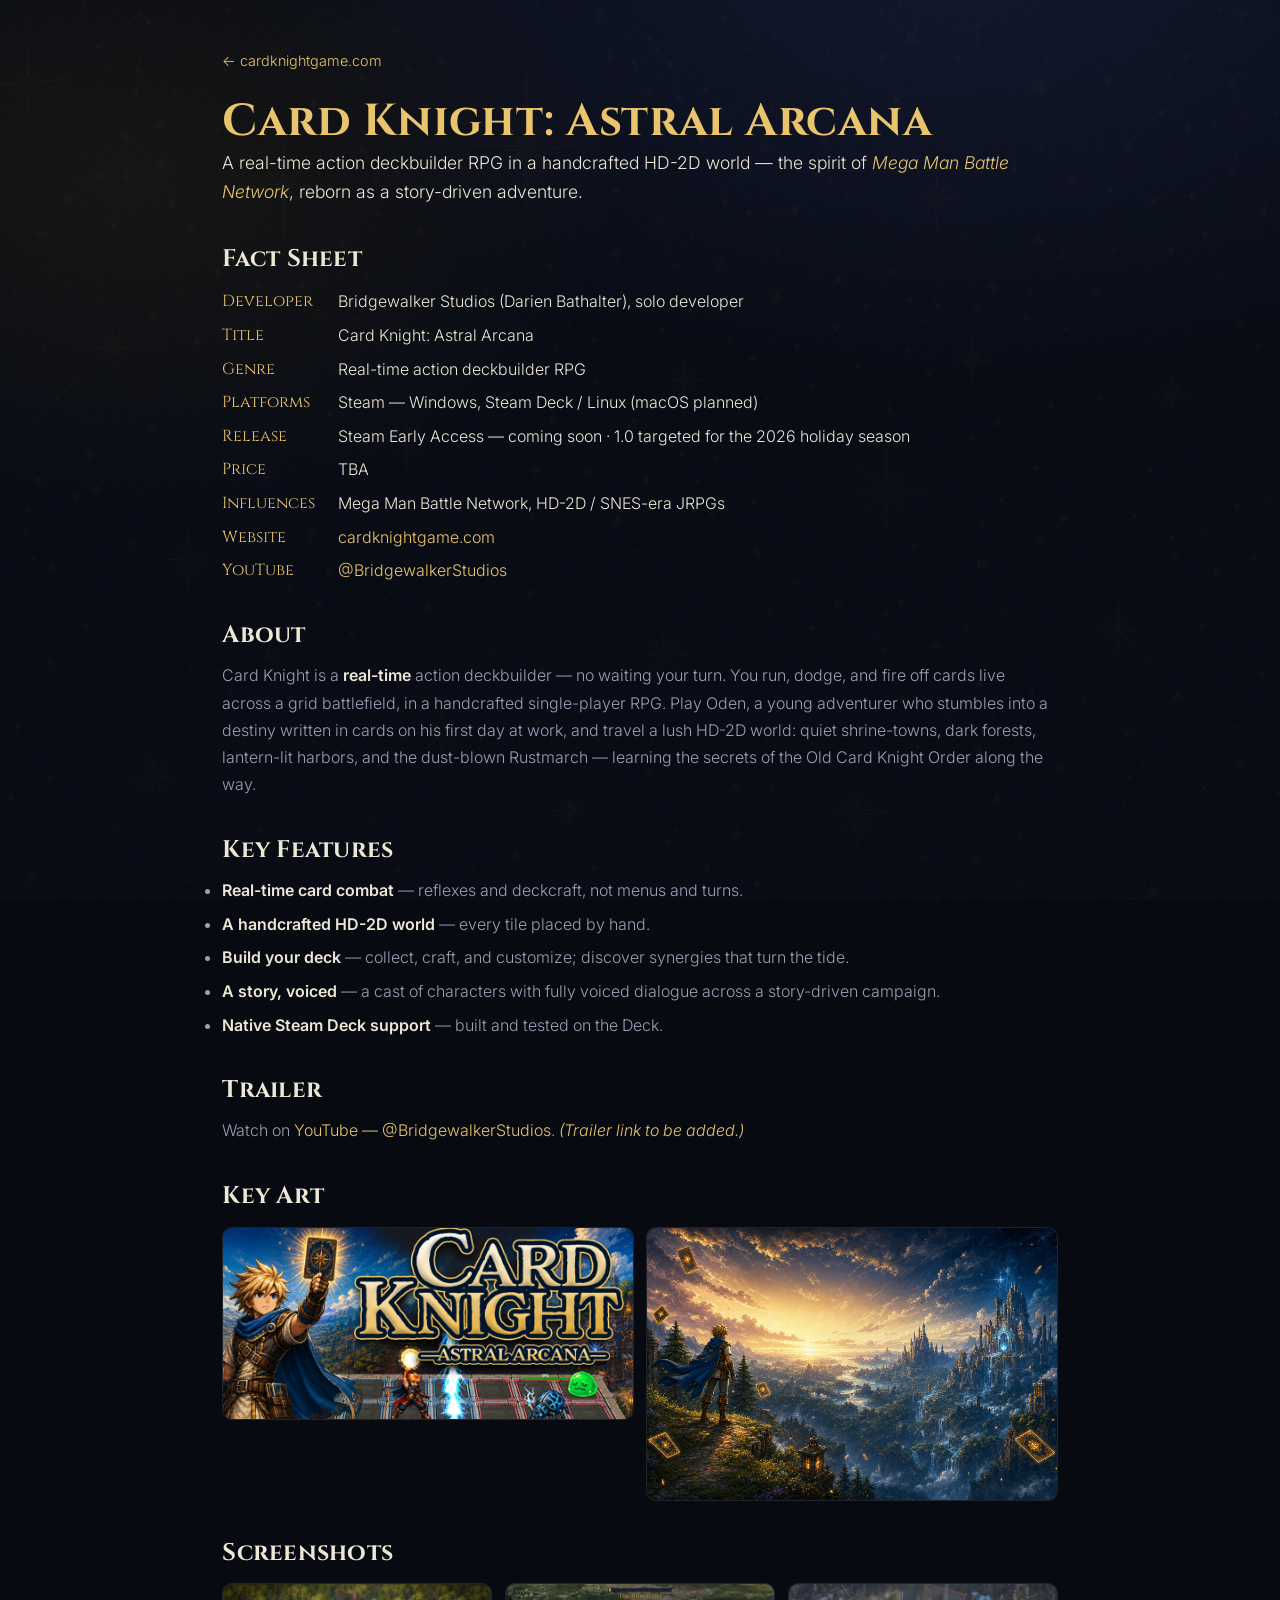
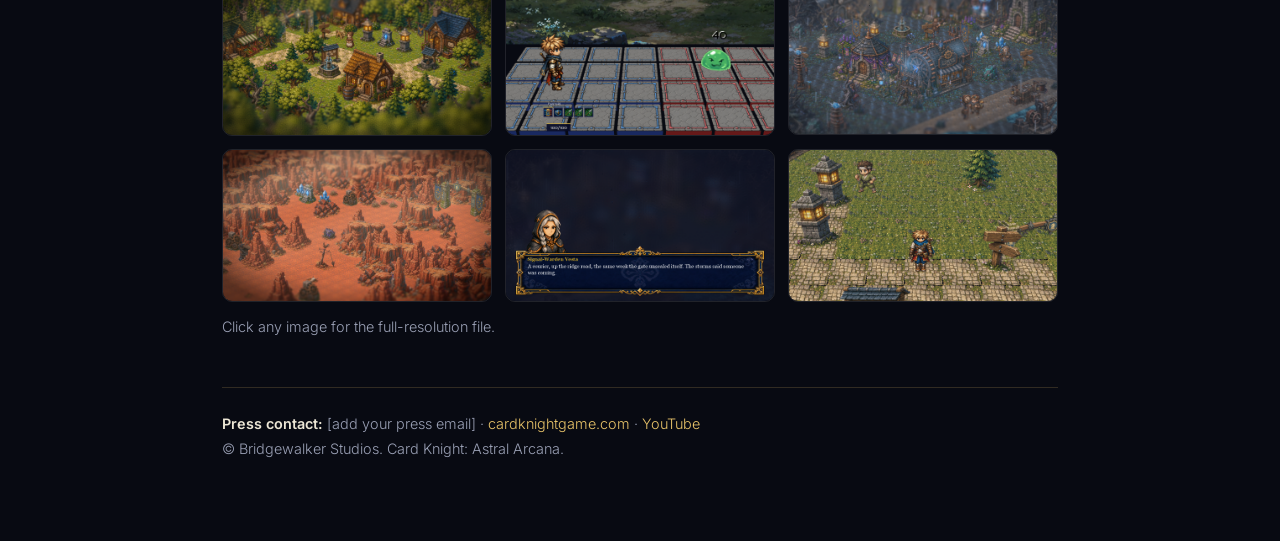
==== presskit.html @ aa58d267 "Add press kit page (/presskit) + footer link" ====
<!DOCTYPE html>
<html lang="en">
<head>
<meta charset="UTF-8" />
<meta name="viewport" content="width=device-width, initial-scale=1.0" />
<title>Card Knight — Press Kit</title>
<meta name="description" content="Press kit for Card Knight: Astral Arcana — a real-time action deckbuilder RPG. Fact sheet, key art, screenshots, trailer, and contact." />
<meta property="og:title" content="Card Knight — Press Kit" />
<meta property="og:image" content="https://cardknightgame.com/assets/img/keyart.png" />
<link rel="icon" type="image/png" href="assets/img/card_back.png" />
<link rel="preconnect" href="https://fonts.googleapis.com" />
<link rel="preconnect" href="https://fonts.gstatic.com" crossorigin />
<link href="https://fonts.googleapis.com/css2?family=Cinzel:wght@500;600;700&family=Inter:wght@300;400;500;600&display=swap" rel="stylesheet" />
<link rel="stylesheet" href="styles.css" />
<style>
  .pk{max-width:880px;margin:0 auto;padding:3rem 1.4rem 5rem}
  .pk-back{display:inline-block;color:var(--muted);font-size:.9rem;margin-bottom:1.5rem}
  .pk-back:hover{color:var(--gold)}
  .pk h1{font-family:var(--serif);font-size:clamp(2rem,5vw,2.8rem);color:var(--gold)}
  .pk h2{font-family:var(--serif);font-size:1.5rem;margin:2.4rem 0 .8rem;color:var(--ink)}
  .pk p,.pk li{color:var(--muted);line-height:1.7}
  .pk .lead{color:var(--ink);font-size:1.1rem}
  .pk a{color:var(--gold)}
  .factsheet{list-style:none;padding:0;margin:1rem 0;display:grid;grid-template-columns:max-content 1fr;gap:.5rem 1.4rem}
  .factsheet dt{font-family:var(--serif);color:var(--gold)}
  .factsheet dd{margin:0;color:var(--ink)}
  .pk-grid{display:grid;grid-template-columns:repeat(auto-fit,minmax(220px,1fr));gap:.8rem;margin-top:1rem}
  .pk-grid img{width:100%;border-radius:10px;border:1px solid var(--glass-brd);display:block}
  .feat-list li{margin:.4rem 0}
  .pk-foot{margin-top:3rem;border-top:1px solid var(--line);padding-top:1.5rem;font-size:.9rem}
</style>
</head>
<body>
<div class="pk">
  <a href="index.html" class="pk-back">&larr; cardknightgame.com</a>
  <h1>Card Knight: Astral Arcana</h1>
  <p class="lead">A real-time action deckbuilder RPG in a handcrafted HD-2D world — the spirit of <em>Mega Man Battle Network</em>, reborn as a story-driven adventure.</p>

  <h2>Fact Sheet</h2>
  <dl class="factsheet">
    <dt>Developer</dt><dd>Bridgewalker Studios (Darien Bathalter), solo developer</dd>
    <dt>Title</dt><dd>Card Knight: Astral Arcana</dd>
    <dt>Genre</dt><dd>Real-time action deckbuilder RPG</dd>
    <dt>Platforms</dt><dd>Steam — Windows, Steam Deck / Linux (macOS planned)</dd>
    <dt>Release</dt><dd>Steam Early Access — coming soon · 1.0 targeted for the 2026 holiday season</dd>
    <dt>Price</dt><dd>TBA</dd>
    <dt>Influences</dt><dd>Mega Man Battle Network, HD-2D / SNES-era JRPGs</dd>
    <dt>Website</dt><dd><a href="https://cardknightgame.com">cardknightgame.com</a></dd>
    <dt>YouTube</dt><dd><a href="https://www.youtube.com/@BridgewalkerStudios">@BridgewalkerStudios</a></dd>
  </dl>

  <h2>About</h2>
  <p>Card Knight is a <strong>real-time</strong> action deckbuilder — no waiting your turn. You run, dodge, and fire off cards live across a grid battlefield, in a handcrafted single-player RPG. Play Oden, a young adventurer who stumbles into a destiny written in cards on his first day at work, and travel a lush HD-2D world: quiet shrine-towns, dark forests, lantern-lit harbors, and the dust-blown Rustmarch — learning the secrets of the Old Card Knight Order along the way.</p>

  <h2>Key Features</h2>
  <ul class="feat-list">
    <li><strong>Real-time card combat</strong> — reflexes and deckcraft, not menus and turns.</li>
    <li><strong>A handcrafted HD-2D world</strong> — every tile placed by hand.</li>
    <li><strong>Build your deck</strong> — collect, craft, and customize; discover synergies that turn the tide.</li>
    <li><strong>A story, voiced</strong> — a cast of characters with fully voiced dialogue across a story-driven campaign.</li>
    <li><strong>Native Steam Deck support</strong> — built and tested on the Deck.</li>
  </ul>

  <h2>Trailer</h2>
  <p>Watch on <a href="https://www.youtube.com/@BridgewalkerStudios">YouTube &mdash; @BridgewalkerStudios</a>. <em>(Trailer link to be added.)</em></p>

  <h2>Key Art</h2>
  <div class="pk-grid">
    <a href="assets/img/keyart.png"><img src="assets/img/keyart.png" alt="Key art" /></a>
    <a href="assets/img/hero.png"><img src="assets/img/hero.png" alt="Hero key art" /></a>
  </div>

  <h2>Screenshots</h2>
  <div class="pk-grid">
    <a href="assets/shots/overworld.png"><img src="assets/shots/overworld.png" alt="Cardhollow" /></a>
    <a href="assets/shots/battle.png"><img src="assets/shots/battle.png" alt="Real-time card combat" /></a>
    <a href="assets/shots/stormcrest.png"><img src="assets/shots/stormcrest.png" alt="Stormcrest" /></a>
    <a href="assets/shots/harbor.png"><img src="assets/shots/harbor.png" alt="Rustmarch" /></a>
    <a href="assets/shots/dialogue.png"><img src="assets/shots/dialogue.png" alt="Voiced dialogue" /></a>
    <a href="assets/shots/veilgate.png"><img src="assets/shots/veilgate.png" alt="Veilgate" /></a>
  </div>
  <p style="margin-top:.8rem;font-size:.9rem">Click any image for the full-resolution file.</p>

  <div class="pk-foot">
    <p><strong>Press contact:</strong> [add your press email] &middot; <a href="https://cardknightgame.com">cardknightgame.com</a> &middot; <a href="https://www.youtube.com/@BridgewalkerStudios">YouTube</a></p>
    <p>&copy; Bridgewalker Studios. Card Knight: Astral Arcana.</p>
  </div>
</div>
</body>
</html>
---- styles.css ----
/* ===== Card Knight — landing ===== */
@font-face{font-family:'VT323';src:url('assets/fonts/VT323.ttf') format('truetype');font-display:swap}
@font-face{font-family:'PressStart2P';src:url('assets/fonts/PressStart2P.ttf') format('truetype');font-display:swap}
:root{
  --bg:#080a12;
  --bg2:#0d1020;
  --ink:#ede7d6;
  --muted:#9aa0b5;
  --gold:#e9c46a;
  --gold-deep:#b8860b;
  --line:rgba(233,196,106,.18);
  --glass:rgba(255,255,255,.045);
  --glass-brd:rgba(255,255,255,.10);
  --maxw:1180px;
  --r:18px;
  --serif:'Cinzel',Georgia,serif;             /* title / heading serif */
  --pixel:'VT323',monospace;                  /* in-game pixel label font */
}
*{box-sizing:border-box;margin:0;padding:0}
html{scroll-behavior:smooth}
body{
  background:
    radial-gradient(1200px 700px at 75% -5%, rgba(60,80,160,.18), transparent 60%),
    radial-gradient(900px 600px at 10% 20%, rgba(184,134,11,.08), transparent 55%),
    var(--bg);
  background-attachment:fixed;
  color:var(--ink);
  font-family:'Inter',system-ui,sans-serif;
  font-weight:300;
  line-height:1.6;
  overflow-x:clip;   /* clip (not hidden) so it doesn't break the sticky navbar */
}
body::before{ /* subtle texture overlay */
  content:"";position:fixed;inset:0;z-index:0;pointer-events:none;
  background-image:url('assets/img/bg_texture.png');
  background-size:cover;opacity:.10;mix-blend-mode:screen;
}
img{display:block;max-width:100%}
.px{image-rendering:pixelated;image-rendering:crisp-edges}
a{color:inherit;text-decoration:none}
h1,h2,h3{font-family:var(--serif);font-weight:700;line-height:1.15;letter-spacing:.01em}
em{font-style:italic;color:var(--gold)}
strong{font-weight:600;color:var(--ink)}
section,header,footer{position:relative;z-index:1}

/* ===== Buttons ===== */
.btn{
  display:inline-flex;align-items:center;gap:.5em;
  padding:.85em 1.5em;border-radius:999px;
  font-family:'Inter',sans-serif;font-weight:600;font-size:.98rem;
  letter-spacing:.02em;cursor:pointer;border:1px solid transparent;
  transition:transform .2s ease, box-shadow .3s ease, background .3s ease;
  white-space:nowrap;
}
.btn small{font-weight:500;opacity:.7;font-size:.72em;letter-spacing:.04em}
.btn-sm{padding:.55em 1.1em;font-size:.85rem}
.btn-gold{
  background:linear-gradient(180deg,#f4d98a,var(--gold-deep));
  color:#2a1c05;border-color:rgba(255,240,200,.5);
  box-shadow:0 6px 24px rgba(184,134,11,.35), inset 0 1px 0 rgba(255,255,255,.5);
}
.btn-gold:hover{transform:translateY(-2px);box-shadow:0 10px 32px rgba(233,196,106,.5), inset 0 1px 0 rgba(255,255,255,.6)}
.btn-glass{
  background:var(--glass);color:var(--ink);
  border:1px solid var(--glass-brd);backdrop-filter:blur(10px);
}
.btn-glass:hover{transform:translateY(-2px);border-color:var(--line);background:rgba(233,196,106,.08)}

/* ===== Glass primitive ===== */
.glass{
  background:var(--glass);
  border:1px solid var(--glass-brd);
  backdrop-filter:blur(16px) saturate(140%);
  -webkit-backdrop-filter:blur(16px) saturate(140%);
  border-radius:var(--r);
  box-shadow:0 10px 40px rgba(0,0,0,.45), inset 0 1px 0 rgba(255,255,255,.06);
}

/* ===== Nav ===== */
.nav{position:sticky;top:0;z-index:50;overflow:hidden;transition:background .15s ease,border-color .15s ease}
.nav.scrolled{background:rgba(8,10,18,.72);backdrop-filter:blur(14px);border-bottom:1px solid var(--line)}
.nav-inner{position:relative;max-width:var(--maxw);margin:0 auto;display:flex;align-items:center;gap:1.5rem;padding:.9rem 1.4rem}
.nav-brand{display:flex;align-items:center;gap:.6rem;padding-left:68px;line-height:1;font-family:var(--serif);font-weight:700;letter-spacing:.1em;font-size:1.35rem}
.brand-name{display:inline-block;transform:translateY(.08em)}  /* optically center caps (empty descender sits low) */
.nav-links{margin-left:auto;display:flex;gap:1.6rem}
.nav-links a{color:var(--muted);font-size:.9rem;font-weight:500;letter-spacing:.03em;transition:color .2s}
.nav-links a:hover{color:var(--gold)}

/* ===== Hero ===== */
.hero{min-height:100vh;display:flex;flex-direction:column;align-items:center;justify-content:center;text-align:center;padding:7rem 1.5rem 5rem;overflow:hidden}
.hero-bg{position:absolute;inset:-4% ;background-size:cover;background-position:center 30%;z-index:-2;transform:scale(1.05);animation:drift 30s ease-in-out infinite alternate}
@keyframes drift{to{transform:scale(1.12) translateY(-12px)}}
.hero-veil{position:absolute;inset:0;z-index:-1;
  background:linear-gradient(180deg,rgba(8,10,18,.55) 0%,rgba(8,10,18,.35) 35%,rgba(8,10,18,.85) 85%,var(--bg) 100%);}
.hero-content{max-width:880px}
.badge{display:inline-block;font-family:var(--pixel);font-size:.92rem;letter-spacing:.2em;text-transform:uppercase;
  color:var(--gold);padding:.45em 1.2em;border:1px solid var(--line);border-radius:999px;background:rgba(233,196,106,.06);backdrop-filter:blur(6px);margin-bottom:1.6rem}
.wordmark{display:flex;flex-direction:column;align-items:center;gap:.35rem;margin:0 auto 0}
.wm-title{
  font-family:var(--serif);font-weight:500;text-transform:uppercase;
  font-size:clamp(3rem,9.2vw,6.4rem);line-height:.95;letter-spacing:.06em;
  background:linear-gradient(180deg,#fff4cf 0%,var(--gold) 45%,var(--gold-deep) 100%);
  -webkit-background-clip:text;background-clip:text;color:transparent;
  filter:drop-shadow(0 3px 10px rgba(0,0,0,.6)) drop-shadow(0 0 22px rgba(233,196,106,.25));
}
.wm-title .sc{ font-size:.74em; }   /* small caps — smaller than the leading caps */
.wm-sub{
  font-family:var(--serif);font-weight:600;color:var(--gold);
  font-size:clamp(.8rem,2.2vw,1.25rem);letter-spacing:.42em;text-transform:uppercase;
  padding-left:.42em;opacity:.92;
  display:flex;align-items:center;gap:.9em;
}
.wm-sub::before,.wm-sub::after{content:"";height:1px;width:clamp(20px,6vw,60px);
  background:linear-gradient(90deg,transparent,var(--gold),transparent)}

/* ===== Mascot (Sir Reginald Slime) ===== */
/* wrapper holds the horizontal flip + position; img holds the animation */
.nav-mascot-wrap{position:absolute;left:1.4rem;bottom:-13px;line-height:0;cursor:pointer;
  transform:scaleX(-1);transform-origin:bottom center}
.nav-mascot{display:block;height:64px;width:auto;transform-origin:bottom center;
  animation:slime-bob 2.6s ease-in-out infinite;
  filter:drop-shadow(0 5px 5px rgba(0,0,0,.55))}
@keyframes slime-bob{
  0%,100%{transform:translateY(0) scaleY(1) scaleX(1)}
  50%{transform:translateY(-3px) scaleY(1.05) scaleX(.97)}
}
.nav-mascot-wrap:hover .nav-mascot{animation:slime-hop .5s ease}
@keyframes slime-hop{
  0%{transform:translateY(0) scaleY(1)}
  30%{transform:translateY(2px) scaleY(.82) scaleX(1.12)}   /* squash */
  60%{transform:translateY(-7px) scaleY(1.12) scaleX(.9)}   /* stretch + leap */
  100%{transform:translateY(0) scaleY(1)}
}

/* speech bubble (fixed, so it escapes the nav's overflow:hidden) */
.mascot-bubble{position:fixed;z-index:60;max-width:240px;
  font-family:var(--serif);font-size:.92rem;font-weight:500;color:var(--ink);
  padding:.7em 1em;border-radius:14px;
  background:rgba(18,20,32,.86);border:1px solid var(--line);
  backdrop-filter:blur(10px);box-shadow:0 10px 30px rgba(0,0,0,.5);
  opacity:0;transform:translateY(-6px) scale(.96);transform-origin:top left;
  transition:opacity .2s ease,transform .2s ease;pointer-events:none}
.mascot-bubble.show{opacity:1;transform:translateY(0) scale(1)}
.mascot-bubble::before{content:"";position:absolute;top:-7px;left:22px;width:12px;height:12px;
  background:inherit;border-left:1px solid var(--line);border-top:1px solid var(--line);
  transform:rotate(45deg)}

/* ===== Spinning card (canvas) ===== */
.spincard{display:block}
.hero-card{width:clamp(190px,30vw,270px);height:clamp(190px,30vw,270px);margin:-3.4rem auto -0.9rem;
  filter:drop-shadow(0 12px 30px rgba(0,0,0,.55))}
.tagline{font-family:var(--serif);font-size:clamp(1.05rem,2.4vw,1.5rem);color:var(--ink);margin-top:1.2rem;font-weight:500}
.subtag{color:var(--muted);font-size:clamp(.95rem,1.6vw,1.1rem);margin-top:.4rem}
.hero-cta{display:flex;gap:1rem;justify-content:center;flex-wrap:wrap;margin-top:2.2rem}
.hero-note{margin-top:1.4rem;color:var(--muted);font-size:.85rem;letter-spacing:.02em}
.scroll-cue{position:absolute;bottom:1.6rem;left:50%;transform:translateX(-50%);font-size:1.8rem;color:var(--gold);opacity:.6;animation:bob 2s ease-in-out infinite}
@keyframes bob{50%{transform:translate(-50%,8px)}}

/* ===== Sections ===== */
.section{max-width:var(--maxw);margin:0 auto;padding:4.25rem 1.5rem}
.section-head{text-align:center;max-width:760px;margin:0 auto 2.4rem}
.section-head h2,.support h2,.showcase-text h2,.cta-panel h2{font-size:clamp(1.9rem,4vw,2.9rem)}
.lede{color:var(--muted);font-size:clamp(1rem,1.6vw,1.18rem);margin-top:1rem}

/* Features */
.feature-grid{display:grid;grid-template-columns:repeat(auto-fit,minmax(240px,1fr));gap:1.3rem}
.feature{padding:2rem 1.7rem;transition:transform .3s,border-color .3s}
.feature:hover{transform:translateY(-6px);border-color:var(--line)}
.feature-icon{width:58px;height:58px;object-fit:contain;margin-bottom:.9rem;
  filter:drop-shadow(0 3px 10px rgba(0,0,0,.5))}
.talk-portrait{image-rendering:auto;border-radius:7px}
.feature h3{font-size:1.22rem;margin-bottom:.5rem}
.feature p{color:var(--muted);font-size:.95rem}

/* Showcase */
.showcase{max-width:none;padding:0}
.showcase-inner{max-width:var(--maxw);margin:0 auto;padding:7rem 1.5rem;display:grid;gap:2.5rem}
.showcase-bg{position:absolute;inset:0;background-size:cover;background-position:center;z-index:-2;opacity:.4}
.showcase-veil{position:absolute;inset:0;z-index:-1;background:linear-gradient(180deg,var(--bg),rgba(8,10,18,.7) 50%,var(--bg))}
.showcase-text{text-align:center;max-width:720px;margin:0 auto}
.feature-wide{display:flex;align-items:center;gap:2rem;padding:1rem 2rem;max-width:760px;margin:0 auto}
.feature-wide h3{font-size:1.4rem;margin-bottom:.5rem}
.feature-wide p{color:var(--muted)}
.feature-wide{overflow:visible}
.hero-char{width:clamp(228px,34vw,312px);flex-shrink:0;
  margin:-3rem -0.3rem -3rem -2.8rem;   /* spill out over the panel's top & left edge */
  filter:drop-shadow(0 16px 30px rgba(0,0,0,.55))}

/* Gallery */
.gallery{display:grid;grid-template-columns:repeat(auto-fit,minmax(320px,1fr));gap:1.3rem}
.shot{overflow:hidden;padding:0;cursor:pointer;transition:transform .3s,border-color .3s}
.shot:hover{transform:translateY(-6px) scale(1.01);border-color:var(--line)}
.shot img{width:100%;aspect-ratio:16/10;object-fit:cover;border-bottom:1px solid var(--glass-brd)}
.shot figcaption{padding:.9rem 1.1rem;font-size:.92rem;color:var(--gold);font-family:var(--serif);font-weight:500;letter-spacing:.05em}

/* ===== Video / combat supercut ===== */
.video-section{max-width:1080px;padding-top:1.25rem;padding-bottom:2rem}
.video-frame{padding:.5rem;overflow:hidden;margin:0 auto;max-width:980px}
.video-frame video{display:block;width:100%;aspect-ratio:16/9;border-radius:calc(var(--r) - 6px);
  background:#000;box-shadow:0 10px 40px rgba(0,0,0,.4)}

/* ===== Background-music toggle ===== */
.music-toggle{position:fixed;right:1.1rem;bottom:1.1rem;z-index:80;
  width:44px;height:44px;border-radius:50%;display:flex;align-items:center;justify-content:center;
  cursor:pointer;color:var(--gold);background:var(--glass);border:1px solid var(--glass-brd);
  backdrop-filter:blur(10px);box-shadow:0 6px 20px rgba(0,0,0,.4);
  transition:color .2s,border-color .2s,transform .2s}
.music-toggle:hover{transform:translateY(-2px);border-color:var(--line)}
.music-toggle.muted{color:var(--muted)}
.music-toggle svg{width:20px;height:20px;fill:currentColor;pointer-events:none}
/* gentle pulse while playing, to hint it's a music control */
.music-toggle.playing::after{content:"";position:absolute;inset:-1px;border-radius:50%;
  border:1px solid var(--gold);opacity:.5;animation:music-ping 2.4s ease-out infinite}
@keyframes music-ping{0%{transform:scale(1);opacity:.5}100%{transform:scale(1.5);opacity:0}}

/* ===== Lightbox ===== */
.lightbox{position:fixed;inset:0;z-index:100;display:flex;align-items:center;justify-content:center;
  padding:5vmin;background:rgba(5,6,12,.84);backdrop-filter:blur(8px);
  opacity:0;pointer-events:none;transition:opacity .25s ease}
.lightbox.open{opacity:1;pointer-events:auto}
.lightbox-inner{display:flex;flex-direction:column;align-items:center;gap:.9rem;
  transform:scale(.96);transition:transform .25s ease}
.lightbox.open .lightbox-inner{transform:scale(1)}
.lightbox-inner img{max-width:92vw;max-height:80vh;object-fit:contain;
  border:1px solid var(--line);border-radius:10px;box-shadow:0 24px 70px rgba(0,0,0,.65)}
.lightbox-inner figcaption{font-family:var(--serif);color:var(--gold);font-size:1.1rem;
  font-weight:500;letter-spacing:.05em;text-align:center}
.lightbox-close{position:fixed;top:1.2rem;right:1.4rem;width:46px;height:46px;border-radius:50%;
  display:flex;align-items:center;justify-content:center;font-size:1.2rem;cursor:pointer;
  background:var(--glass);border:1px solid var(--glass-brd);color:var(--ink);backdrop-filter:blur(10px);
  transition:color .2s,border-color .2s}
.lightbox-close:hover{color:var(--gold);border-color:var(--line)}

/* Support */
.support{display:flex;justify-content:center}
.cta-panel{text-align:center;max-width:780px;padding:3.2rem 2.4rem}
.cta-card{width:88px;margin:0 auto 1.5rem;border-radius:8px;box-shadow:0 8px 28px rgba(0,0,0,.5)}
.cta-row{display:flex;gap:1rem;justify-content:center;flex-wrap:wrap;margin-top:2rem}

/* Footer */
.footer{border-top:1px solid var(--line);margin-top:3rem;padding:2.5rem 1.5rem}
.footer-inner{max-width:var(--maxw);margin:0 auto;display:flex;flex-wrap:wrap;gap:.6rem 2rem;align-items:center;font-family:var(--serif);letter-spacing:.1em;font-size:.85rem}
.footer-inner .muted{font-family:'Inter';letter-spacing:.02em}
.muted{color:var(--muted)}

/* Reveal animation */
.reveal{opacity:0;transform:translateY(24px);transition:opacity .7s ease,transform .7s ease}
.reveal.in{opacity:1;transform:none}

@media (max-width:680px){
  .nav-links{display:none}
  .feature-wide{flex-direction:column;text-align:center}
  .hero-char{margin:-2.8rem auto -1rem;width:clamp(205px,62vw,266px)}
  .section{padding:4.5rem 1.2rem}
}
@media (prefers-reduced-motion:reduce){
  *{animation:none!important}
  .reveal{opacity:1;transform:none}
}
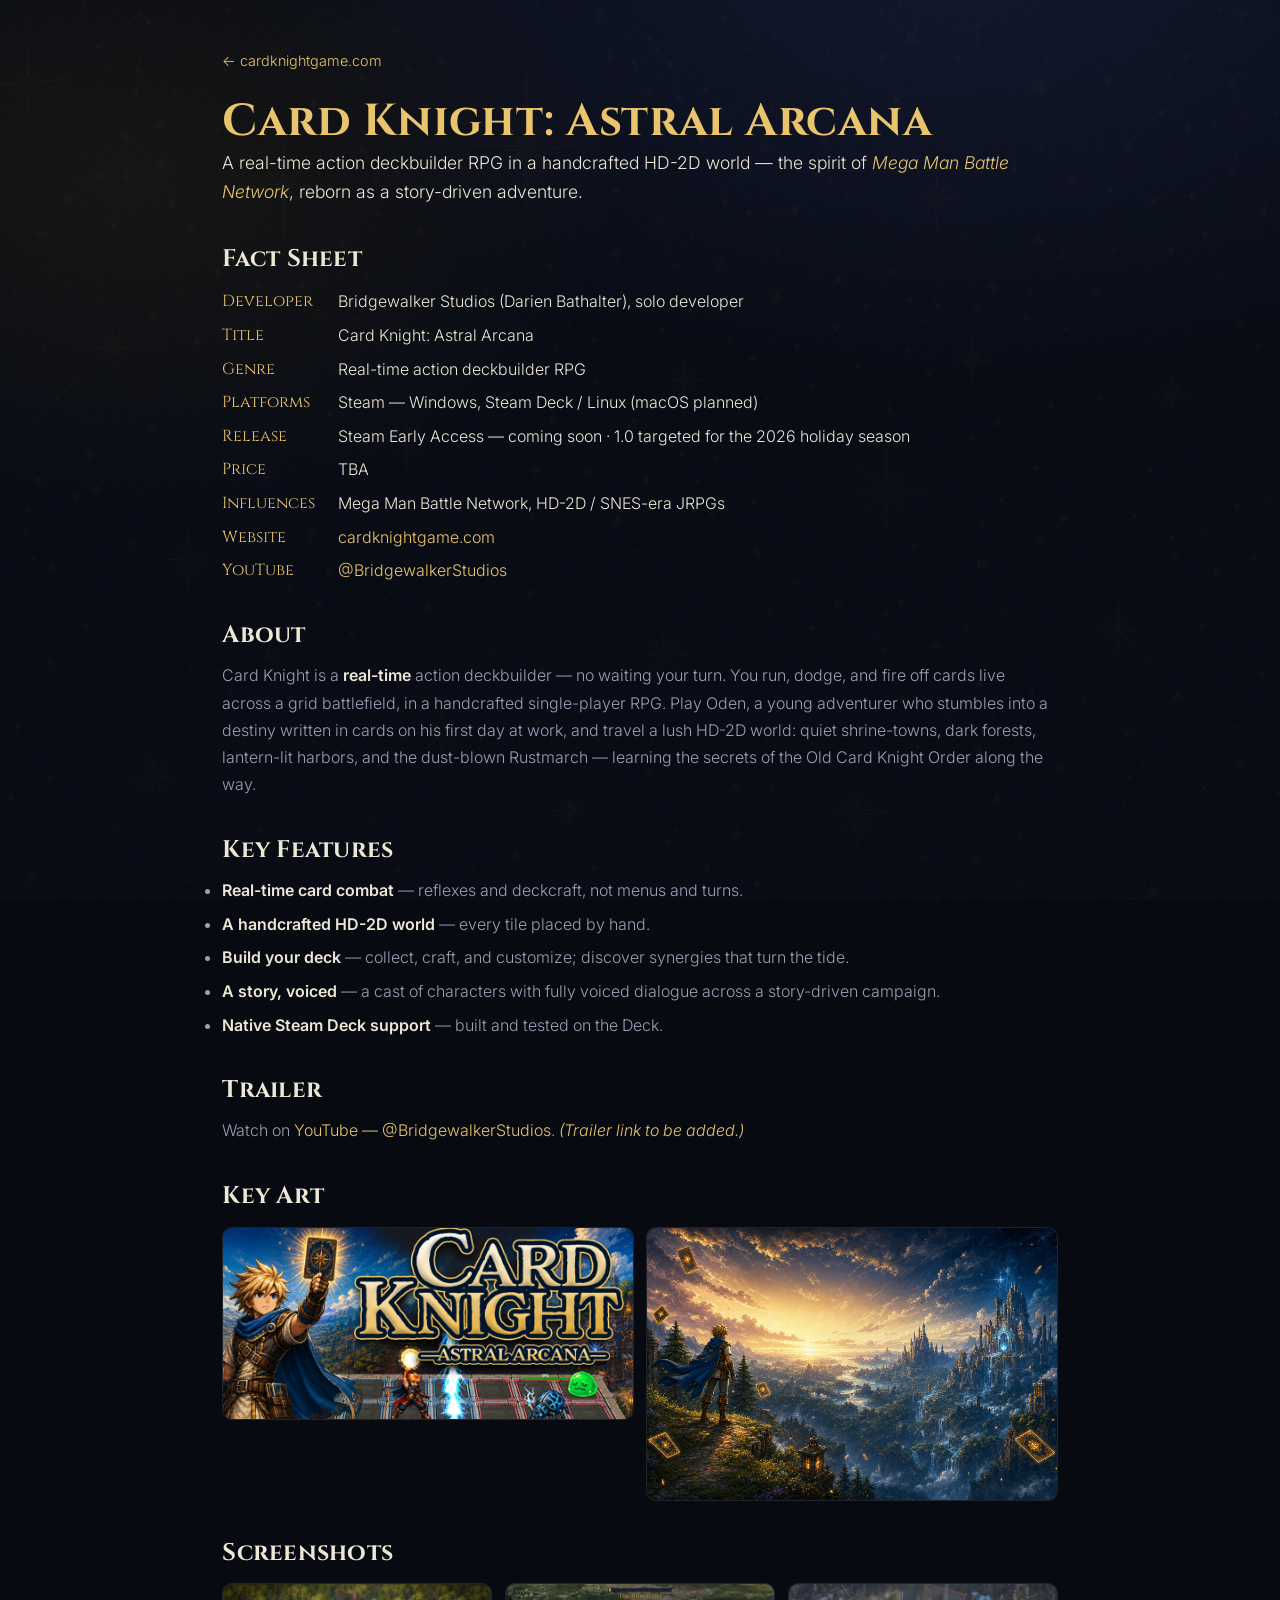
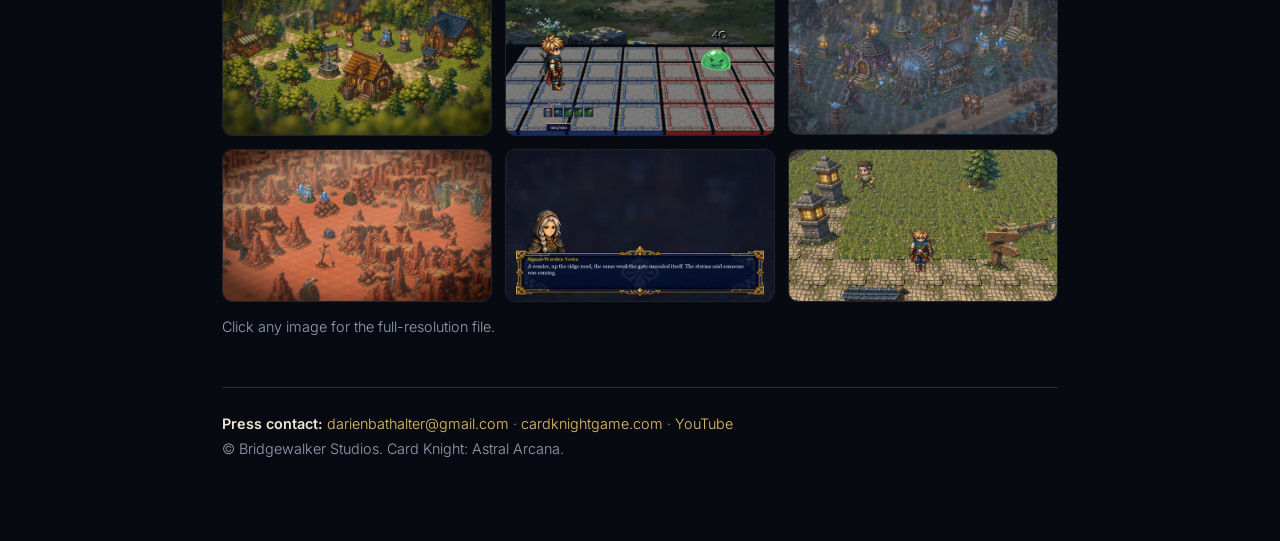
==== commit afa8d9cb: "Press kit: add contact email" ====
--- a/presskit.html
+++ b/presskit.html
@@ -7,6 +7,7 @@
 <meta name="description" content="Press kit for Card Knight: Astral Arcana — a real-time action deckbuilder RPG. Fact sheet, key art, screenshots, trailer, and contact." />
 <meta property="og:title" content="Card Knight — Press Kit" />
 <meta property="og:image" content="https://cardknightgame.com/assets/img/keyart.png" />
+<link rel="canonical" href="https://cardknightgame.com/presskit.html" />
 <link rel="icon" type="image/png" href="assets/img/card_back.png" />
 <link rel="preconnect" href="https://fonts.googleapis.com" />
 <link rel="preconnect" href="https://fonts.gstatic.com" crossorigin />
@@ -82,7 +83,7 @@
   <p style="margin-top:.8rem;font-size:.9rem">Click any image for the full-resolution file.</p>
 
   <div class="pk-foot">
-    <p><strong>Press contact:</strong> [add your press email] &middot; <a href="https://cardknightgame.com">cardknightgame.com</a> &middot; <a href="https://www.youtube.com/@BridgewalkerStudios">YouTube</a></p>
+    <p><strong>Press contact:</strong> <a href="mailto:darienbathalter@gmail.com">darienbathalter@gmail.com</a> &middot; <a href="https://cardknightgame.com">cardknightgame.com</a> &middot; <a href="https://www.youtube.com/@BridgewalkerStudios">YouTube</a></p>
     <p>&copy; Bridgewalker Studios. Card Knight: Astral Arcana.</p>
   </div>
 </div>
